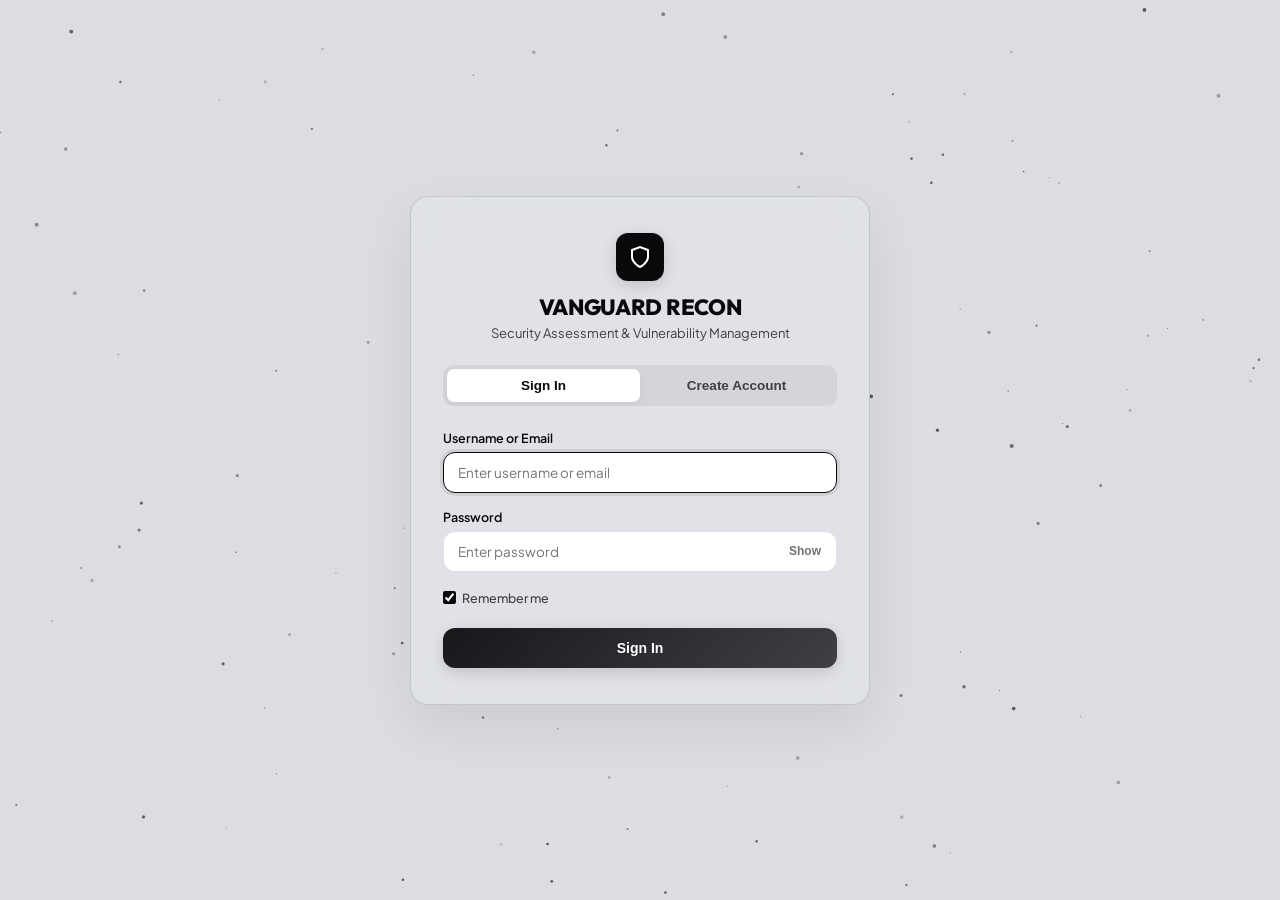
==== public/index.html @ 8bd416b9 "Fix Vercel root routing: add public static directory and serverless fallback handlers" ====
<!DOCTYPE html>
<html lang="en">
<head>
    <meta charset="UTF-8">
    <meta name="viewport" content="width=device-width, initial-scale=1.0">
    <title>Vanguard Recon — Security Dashboard</title>
    <meta name="description" content="Attack surface reconnaissance dashboard, OWASP security auditor, and vulnerability management platform.">
    <link rel="stylesheet" href="styles.css">
    <link rel="preconnect" href="https://fonts.googleapis.com">
    <link rel="preconnect" href="https://fonts.gstatic.com" crossorigin>
    <link href="https://fonts.googleapis.com/css2?family=JetBrains+Mono:wght@400;500;600;700&family=Plus+Jakarta+Sans:wght@400;500;600;700;800&family=Outfit:wght@500;600;700;800&display=swap" rel="stylesheet">
</head>
<body>
    <canvas id="bgCanvas"></canvas>

    <div id="toastNotification" class="toast-card">
        <span id="toastIcon">✓</span>
        <span id="toastMsg">Action completed successfully</span>
    </div>

    <!-- Navigation Bar -->
    <nav class="navbar">
        <div class="nav-left">
            <div class="brand">
                <div class="brand-icon-wrapper">
                    <div class="brand-icon">
                        <svg viewBox="0 0 24 24">
                            <path d="M12 22s8-4 8-10V5l-8-3-8 3v7c0 6 8 10 8 10z"/>
                        </svg>
                    </div>
                </div>
                <div class="brand-text">
                    <span class="brand-title">VANGUARD RECON</span>
                    <span class="brand-subtitle">Security Assessment Suite</span>
                </div>
            </div>
            
            <div class="nav-links">
                <a href="index.html" class="nav-link active">Dashboard</a>
                <a href="attack.html" class="nav-link">Scanner</a>
                <a href="profile.html" class="nav-link">Profile</a>
                <a href="history.html" class="nav-link">History</a>
            </div>
        </div>

        <div class="nav-right" id="navRightSection">
            <div class="status-badge">
                <span class="pulse-dot"></span>
                <span>Operational</span>
            </div>
        </div>
    </nav>

    <!-- Main Container -->
    <div class="container">
        <!-- Hero Launchpad Card -->
        <div class="hero-card">
            <div class="hero-title-row">
                <h1 class="hero-title">
                    Security Posture Dashboard
                </h1>
                <a href="attack.html" class="btn-primary" style="font-size:13.5px; padding:10px 20px; text-decoration:none;">
                    Open Scanner &rarr;
                </a>
            </div>
            <p class="hero-subtitle">
                Monitor security posture metrics, run automated vulnerability assessments, and inspect audit reports.
            </p>
        </div>

        <!-- Metric Stat Cards Row -->
        <div class="stats-grid">
            <div class="stat-card">
                <div class="stat-icon">
                    <svg width="24" height="24" viewBox="0 0 24 24" fill="none" stroke="currentColor" stroke-width="2">
                        <path d="M12 22s8-4 8-10V5l-8-3-8 3v7c0 6 8 10 8 10z"/>
                    </svg>
                </div>
                <div class="stat-content">
                    <div id="statScore" class="stat-value">100 / 100</div>
                    <div class="stat-label">Last Target Score</div>
                </div>
            </div>

            <div class="stat-card">
                <div class="stat-icon" style="background:rgba(56,189,248,0.1); border-color:rgba(56,189,248,0.2); color:var(--accent-blue);">
                    <svg width="24" height="24" viewBox="0 0 24 24" fill="none" stroke="currentColor" stroke-width="2">
                        <rect x="2" y="2" width="20" height="8" rx="2" ry="2"/>
                        <rect x="2" y="14" width="20" height="8" rx="2" ry="2"/>
                        <line x1="6" y1="6" x2="6.01" y2="6"/>
                        <line x1="6" y1="18" x2="6.01" y2="18"/>
                    </svg>
                </div>
                <div class="stat-content">
                    <div id="statPorts" class="stat-value">0</div>
                    <div class="stat-label">Open Ports Discovered</div>
                </div>
            </div>

            <div class="stat-card">
                <div class="stat-icon" style="background:rgba(255,127,80,0.1); border-color:rgba(255,127,80,0.2); color:var(--sev-high);">
                    <svg width="24" height="24" viewBox="0 0 24 24" fill="none" stroke="currentColor" stroke-width="2">
                        <path d="M10.29 3.86L1.82 18a2 2 0 0 0 1.71 3h16.94a2 2 0 0 0 1.71-3L13.71 3.86a2 2 0 0 0-3.42 0z"/>
                        <line x1="12" y1="9" x2="12" y2="13"/>
                        <line x1="12" y1="17" x2="12.01" y2="17"/>
                    </svg>
                </div>
                <div class="stat-content">
                    <div id="statVulns" class="stat-value">0</div>
                    <div class="stat-label">Vulnerability Findings</div>
                </div>
            </div>

            <div class="stat-card">
                <div class="stat-icon" style="background:rgba(46,213,115,0.1); border-color:rgba(46,213,115,0.2); color:var(--sev-safe);">
                    <svg width="24" height="24" viewBox="0 0 24 24" fill="none" stroke="currentColor" stroke-width="2">
                        <rect x="3" y="11" width="18" height="11" rx="2" ry="2"/>
                        <path d="M7 11V7a5 5 0 0 1 10 0v4"/>
                    </svg>
                </div>
                <div class="stat-content">
                    <div id="statSsl" class="stat-value">TLSv1.3</div>
                    <div class="stat-label">SSL / TLS Protocol</div>
                </div>
            </div>
        </div>

        <!-- Core Navigation Modules Grid -->
        <div style="display:grid; grid-template-columns: repeat(3, 1fr); gap:24px; margin-bottom:32px;">
            <div class="card" style="margin-bottom:0;">
                <div class="card-header">
                    <span class="card-title">Scanner</span>
                </div>
                <p style="font-size:13.5px; color:var(--text-secondary); line-height:1.6; margin-bottom:18px;">
                    Execute multi-threaded TCP port scans, HTTP header audits, subdomain discovery, and CVE mapping on target hosts.
                </p>
                <a href="attack.html" class="btn-secondary" style="width:100%; justify-content:center;">Open Scanner &rarr;</a>
            </div>

            <div class="card" style="margin-bottom:0;">
                <div class="card-header">
                    <span class="card-title">Profile</span>
                </div>
                <p style="font-size:13.5px; color:var(--text-secondary); line-height:1.6; margin-bottom:18px;">
                    Manage user credentials, organization settings, role assignment, and security settings.
                </p>
                <a href="profile.html" class="btn-secondary" style="width:100%; justify-content:center;">View Profile &rarr;</a>
            </div>

            <div class="card" style="margin-bottom:0;">
                <div class="card-header">
                    <span class="card-title">Scan History</span>
                </div>
                <p style="font-size:13.5px; color:var(--text-secondary); line-height:1.6; margin-bottom:18px;">
                    Review previously audited targets and access comprehensive security assessment reports.
                </p>
                <a href="history.html" class="btn-secondary" style="width:100%; justify-content:center;">View History &rarr;</a>
            </div>
        </div>
    </div>

    <script src="auth.js"></script>
    <script src="app.js"></script>
</body>
</html>
---- public/styles.css ----
@import url('https://fonts.googleapis.com/css2?family=JetBrains+Mono:wght@400;500;600;700;800&family=Plus+Jakarta+Sans:wght@400;500;600;700;800;900&family=Outfit:wght@500;600;700;800;900&display=swap');

:root {
    --bg-main: #dcdde2;
    --bg-card: rgba(224, 226, 232, 0.92);
    --bg-card-hover: rgba(230, 232, 238, 0.98);
    --bg-elevated: #d2d4da;
    --border-subtle: rgba(0, 0, 0, 0.12);
    --border-cyan: rgba(24, 24, 27, 0.25);
    --border-glow: rgba(24, 24, 27, 0.4);
    
    --text-primary: #09090b;
    --text-secondary: #3f3f46;
    --text-muted: #71717a;
    
    --accent-cyan: #18181b;
    --accent-blue: #27272a;
    --accent-indigo: #3f3f46;
    --accent-violet: #52525b;
    
    --sev-critical: #dc2626;
    --sev-critical-bg: rgba(220, 38, 38, 0.1);
    --sev-high: #ea580c;
    --sev-high-bg: rgba(234, 88, 12, 0.1);
    --sev-medium: #ca8a04;
    --sev-medium-bg: rgba(202, 138, 4, 0.1);
    --sev-low: #2563eb;
    --sev-low-bg: rgba(37, 99, 235, 0.1);
    --sev-safe: #16a34a;
    --sev-safe-bg: rgba(22, 163, 74, 0.1);

    --radius-lg: 18px;
    --radius-md: 12px;
    --radius-sm: 8px;
    
    --transition-smooth: all 0.3s cubic-bezier(0.16, 1, 0.3, 1);
}

* {
    box-sizing: border-box;
    margin: 0;
    padding: 0;
}

body {
    font-family: 'Plus Jakarta Sans', -apple-system, BlinkMacSystemFont, sans-serif;
    background-color: var(--bg-main);
    color: var(--text-primary);
    min-height: 100vh;
    overflow-x: hidden;
    position: relative;
    -webkit-font-smoothing: antialiased;
}

#bgCanvas {
    position: fixed;
    top: 0;
    left: 0;
    width: 100vw;
    height: 100vh;
    z-index: 0;
    pointer-events: none;
}

.mono {
    font-family: 'JetBrains Mono', monospace;
}

/* Toast Notifications */
.toast-card {
    position: fixed;
    bottom: 30px;
    right: 30px;
    background: #09090b;
    border: 1px solid var(--accent-cyan);
    color: #fff;
    padding: 12px 22px;
    border-radius: var(--radius-md);
    box-shadow: 0 12px 40px rgba(0, 0, 0, 0.2);
    backdrop-filter: blur(16px);
    display: flex;
    align-items: center;
    gap: 12px;
    font-size: 13.5px;
    font-weight: 600;
    z-index: 9999;
    opacity: 0;
    transform: translateY(20px);
    transition: var(--transition-smooth);
    pointer-events: none;
}

.toast-card.show {
    opacity: 1;
    transform: translateY(0);
}

/* Node Inspection Popover Modal */
.node-modal {
    position: fixed;
    top: 50%;
    left: 50%;
    transform: translate(-50%, -50%) scale(0.9);
    width: 380px;
    background: var(--bg-card);
    border: 1px solid var(--accent-cyan);
    box-shadow: 0 20px 60px rgba(0, 0, 0, 0.15);
    border-radius: var(--radius-md);
    padding: 20px;
    z-index: 10000;
    backdrop-filter: blur(20px);
    opacity: 0;
    pointer-events: none;
    transition: var(--transition-smooth);
}

.node-modal.show {
    opacity: 1;
    pointer-events: auto;
    transform: translate(-50%, -50%) scale(1);
}

.node-modal-header {
    display: flex;
    justify-content: space-between;
    align-items: center;
    margin-bottom: 14px;
    padding-bottom: 10px;
    border-bottom: 1px solid var(--border-subtle);
    color: var(--accent-cyan);
    font-size: 14px;
    font-weight: 700;
}

.close-modal-btn {
    background: transparent;
    border: none;
    color: var(--text-muted);
    font-size: 16px;
    cursor: pointer;
    transition: var(--transition-smooth);
}
.close-modal-btn:hover { color: #000; }

.node-modal-body { font-size: 13px; color: var(--text-secondary); line-height: 1.6; }

/* Navbar */
.navbar {
    display: flex;
    justify-content: space-between;
    align-items: center;
    padding: 14px 32px;
    background: rgba(218, 220, 226, 0.88);
    backdrop-filter: blur(24px);
    -webkit-backdrop-filter: blur(24px);
    border-bottom: 1px solid var(--border-subtle);
    position: sticky;
    top: 0;
    z-index: 100;
    box-shadow: 0 4px 20px rgba(0, 0, 0, 0.05);
    gap: 20px;
}

.nav-left {
    display: flex;
    align-items: center;
    gap: 20px;
    flex-shrink: 0;
}

.nav-right {
    display: flex;
    align-items: center;
    gap: 12px;
    margin-left: auto;
    flex-shrink: 0;
}

.nav-links {
    display: flex;
    align-items: center;
    gap: 8px;
    margin-left: 10px;
}

.nav-link {
    color: var(--text-secondary);
    text-decoration: none;
    font-size: 13px;
    font-weight: 600;
    padding: 8px 16px;
    border-radius: var(--radius-sm);
    transition: var(--transition-smooth);
    display: inline-flex;
    align-items: center;
    gap: 6px;
}

.nav-link:hover {
    color: var(--text-primary);
    background: rgba(0, 0, 0, 0.06);
}

.nav-link.active {
    color: #ffffff;
    background: #18181b;
    box-shadow: 0 4px 12px rgba(0, 0, 0, 0.15);
}

.brand {
    display: flex;
    align-items: center;
    gap: 14px;
    font-size: 18px;
    font-weight: 800;
    color: var(--text-primary);
}

.brand-icon-wrapper {
    position: relative;
    width: 40px;
    height: 40px;
}

.brand-icon {
    width: 100%;
    height: 100%;
    background: linear-gradient(135deg, #18181b, #3f3f46);
    border-radius: 10px;
    display: flex;
    align-items: center;
    justify-content: center;
    color: #fff;
    box-shadow: 0 4px 15px rgba(0, 0, 0, 0.15);
}

.brand-icon svg {
    width: 22px;
    height: 22px;
    fill: none;
    stroke: #ffffff;
    stroke-width: 2.2;
}

.brand-text { display: flex; flex-direction: column; }
.brand-title {
    font-size: 17.5px;
    font-weight: 800;
    line-height: 1.2;
    font-family: 'Outfit', sans-serif;
    color: #09090b;
}

.brand-subtitle {
    font-size: 10.5px;
    font-weight: 700;
    color: var(--accent-cyan);
    letter-spacing: 1.2px;
}

.hud-clock {
    background: rgba(0, 0, 0, 0.05);
    border: 1px solid var(--border-subtle);
    color: var(--text-primary);
    padding: 6px 12px;
    border-radius: 20px;
    font-size: 12px;
    font-weight: 600;
}

.hud-btn {
    background: rgba(0, 0, 0, 0.05);
    border: 1px solid var(--border-subtle);
    color: var(--text-secondary);
    padding: 6px 12px;
    border-radius: 20px;
    font-size: 12px;
    font-weight: 600;
    cursor: pointer;
    display: inline-flex;
    align-items: center;
    gap: 6px;
    transition: var(--transition-smooth);
}
.hud-btn:hover {
    background: rgba(0, 0, 0, 0.08);
    border-color: var(--border-cyan);
    color: #000;
}

.status-badge {
    display: flex;
    align-items: center;
    gap: 8px;
    padding: 6px 14px;
    background: rgba(22, 163, 74, 0.08);
    border: 1px solid rgba(22, 163, 74, 0.3);
    border-radius: 20px;
    font-size: 12px;
    color: var(--sev-safe);
    font-weight: 600;
}

.pulse-dot {
    width: 8px;
    height: 8px;
    background-color: var(--sev-safe);
    border-radius: 50%;
    position: relative;
}

.pulse-dot::after {
    content: '';
    position: absolute;
    top: -3px; left: -3px; right: -3px; bottom: -3px;
    border-radius: 50%;
    border: 2px solid var(--sev-safe);
    animation: ripple 2s infinite ease-out;
}

@keyframes ripple {
    0% { transform: scale(0.8); opacity: 1; }
    100% { transform: scale(2.2); opacity: 0; }
}

.btn-secondary {
    background: rgba(0, 0, 0, 0.05);
    border: 1px solid var(--border-subtle);
    color: var(--text-primary);
    padding: 8px 14px;
    border-radius: var(--radius-sm);
    font-size: 12.5px;
    font-weight: 600;
    cursor: pointer;
    display: inline-flex;
    align-items: center;
    gap: 6px;
    transition: var(--transition-smooth);
}

.btn-secondary:hover {
    background: rgba(0, 0, 0, 0.08);
    border-color: var(--border-cyan);
    color: #000;
}

.btn-accent {
    background: linear-gradient(135deg, #18181b, #3f3f46);
    color: #ffffff;
    border: none;
    padding: 8px 18px;
    border-radius: var(--radius-sm);
    font-size: 12.5px;
    font-weight: 800;
    cursor: pointer;
    display: inline-flex;
    align-items: center;
    gap: 6px;
    box-shadow: 0 4px 15px rgba(0, 0, 0, 0.15);
    transition: var(--transition-smooth);
}

.btn-accent:hover {
    transform: translateY(-1px);
    box-shadow: 0 6px 20px rgba(0, 0, 0, 0.25);
}

/* Layout Container */
.container {
    max-width: 1440px;
    margin: 0 auto;
    padding: 32px 32px 64px;
    position: relative;
    z-index: 1;
}

/* Hero & Search Card */
.hero-card {
    background: var(--bg-card);
    border: 1px solid var(--border-subtle);
    border-radius: var(--radius-lg);
    padding: 36px 40px;
    margin-bottom: 32px;
    backdrop-filter: blur(18px);
    box-shadow: 0 10px 30px rgba(0, 0, 0, 0.05);
}

.hero-title-row {
    display: flex;
    justify-content: space-between;
    align-items: center;
    margin-bottom: 12px;
}

.hero-title {
    font-size: 27px;
    font-weight: 800;
    font-family: 'Outfit', sans-serif;
    letter-spacing: -0.5px;
    color: #09090b;
}

.scan-profile-selector {
    display: flex;
    background: rgba(0, 0, 0, 0.05);
    border: 1px solid var(--border-subtle);
    padding: 4px;
    border-radius: var(--radius-sm);
    gap: 4px;
}

.profile-btn {
    background: transparent;
    border: none;
    color: var(--text-muted);
    padding: 6px 14px;
    border-radius: 6px;
    font-size: 12.5px;
    font-weight: 600;
    cursor: pointer;
    transition: var(--transition-smooth);
}

.profile-btn.active {
    background: #18181b;
    color: #fff;
    border: 1px solid #18181b;
}

.hero-subtitle {
    color: var(--text-secondary);
    font-size: 14.5px;
    line-height: 1.6;
    max-width: 840px;
    margin-bottom: 28px;
}

/* Scan Input */
.input-wrapper { display: flex; gap: 14px; }
.input-container { flex: 1; position: relative; display: flex; align-items: center; }
.input-icon { position: absolute; left: 18px; color: var(--text-muted); }

.scan-input {
    width: 100%;
    background: var(--bg-elevated);
    border: 1px solid var(--border-subtle);
    border-radius: var(--radius-md);
    padding: 16px 20px 16px 50px;
    color: #09090b;
    font-size: 15px;
    outline: none;
    transition: var(--transition-smooth);
}

.scan-input:focus {
    border-color: var(--accent-cyan);
    box-shadow: 0 0 20px rgba(0, 0, 0, 0.08);
}

.btn-primary {
    background: linear-gradient(135deg, #18181b 0%, #3f3f46 100%);
    color: #ffffff;
    border: none;
    border-radius: var(--radius-md);
    padding: 16px 36px;
    font-size: 15px;
    font-weight: 800;
    cursor: pointer;
    display: flex;
    align-items: center;
    gap: 10px;
    transition: var(--transition-smooth);
    box-shadow: 0 4px 15px rgba(0, 0, 0, 0.15);
    white-space: nowrap;
}

.btn-primary:hover {
    transform: translateY(-2px);
    box-shadow: 0 8px 25px rgba(0, 0, 0, 0.25);
}

.quick-targets {
    display: flex;
    align-items: center;
    gap: 10px;
    margin-top: 20px;
    font-size: 13px;
    color: var(--text-muted);
}

.target-chip {
    background: rgba(0, 0, 0, 0.04);
    border: 1px solid var(--border-subtle);
    color: var(--text-secondary);
    padding: 6px 14px;
    border-radius: 20px;
    cursor: pointer;
    font-size: 12.5px;
    transition: var(--transition-smooth);
}

.target-chip:hover {
    background: #18181b;
    border-color: #18181b;
    color: #fff;
    transform: translateY(-1px);
}

.progress-card {
    margin-top: 24px;
    background: var(--bg-card);
    border: 1px solid var(--border-subtle);
    border-radius: var(--radius-md);
    padding: 18px 24px;
}

.progress-track {
    height: 8px;
    background: rgba(0, 0, 0, 0.08);
    border-radius: 4px;
    overflow: hidden;
}

.progress-fill {
    height: 100%;
    width: 0%;
    background: linear-gradient(90deg, #18181b, #52525b, #a1a1aa);
    border-radius: 4px;
    transition: width 0.4s cubic-bezier(0.4, 0, 0.2, 1);
}

.progress-info {
    display: flex;
    justify-content: space-between;
    align-items: center;
    margin-top: 12px;
    font-size: 13px;
    color: var(--text-secondary);
}

/* Stats Cards Bar */
.stats-grid {
    display: grid;
    grid-template-columns: repeat(4, 1fr);
    gap: 20px;
    margin-bottom: 32px;
}

.stat-card {
    background: var(--bg-card);
    border: 1px solid var(--border-subtle);
    border-radius: var(--radius-md);
    padding: 20px 24px;
    display: flex;
    align-items: center;
    gap: 16px;
    backdrop-filter: blur(14px);
    transition: var(--transition-smooth);
    box-shadow: 0 4px 20px rgba(0, 0, 0, 0.03);
}

.stat-card:hover {
    border-color: var(--border-cyan);
    transform: translateY(-2px);
    box-shadow: 0 10px 30px rgba(0, 0, 0, 0.08);
}

.stat-icon {
    width: 48px;
    height: 48px;
    border-radius: 12px;
    background: rgba(0, 0, 0, 0.05);
    border: 1px solid rgba(0, 0, 0, 0.08);
    display: flex;
    align-items: center;
    justify-content: center;
    color: var(--accent-cyan);
    font-size: 20px;
    flex-shrink: 0;
}

.stat-content { display: flex; flex-direction: column; }
.stat-value { font-size: 24px; font-weight: 800; color: #09090b; line-height: 1.1; font-family: 'Outfit', sans-serif; }
.stat-label { font-size: 12.5px; color: var(--text-muted); font-weight: 500; margin-top: 4px; }

/* Dashboard Grid */
.dashboard-grid {
    display: grid;
    grid-template-columns: 360px 1fr;
    gap: 28px;
}

.card {
    background: var(--bg-card);
    border: 1px solid var(--border-subtle);
    border-radius: var(--radius-lg);
    padding: 24px;
    margin-bottom: 28px;
    backdrop-filter: blur(16px);
    box-shadow: 0 8px 25px rgba(0, 0, 0, 0.04);
    transition: var(--transition-smooth);
}

.card:hover { border-color: var(--border-cyan); }

.card-header {
    display: flex;
    justify-content: space-between;
    align-items: center;
    margin-bottom: 20px;
    padding-bottom: 12px;
    border-bottom: 1px solid var(--border-subtle);
}

.card-title {
    font-size: 15px;
    font-weight: 700;
    color: var(--text-primary);
    display: flex;
    align-items: center;
    gap: 10px;
    font-family: 'Outfit', sans-serif;
}

.card-title svg { width: 18px; height: 18px; color: var(--accent-cyan); }

/* Gauge */
.gauge-container {
    position: relative;
    width: 170px;
    height: 170px;
    margin: 16px auto 20px;
}

.gauge-svg { transform: rotate(-90deg); width: 100%; height: 100%; }
.gauge-bg { fill: none; stroke: rgba(0, 0, 0, 0.08); stroke-width: 12; }
.gauge-fill {
    fill: none;
    stroke: #18181b;
    stroke-width: 12;
    stroke-dasharray: 440;
    stroke-dashoffset: 440;
    stroke-linecap: round;
    transition: stroke-dashoffset 1.8s cubic-bezier(0.16, 1, 0.3, 1);
}

.gauge-center {
    position: absolute;
    top: 50%; left: 50%;
    transform: translate(-50%, -50%);
    text-align: center;
}

.gauge-grade {
    font-size: 44px;
    font-weight: 900;
    line-height: 1;
    font-family: 'Outfit', sans-serif;
    color: #09090b;
}

.gauge-score { font-size: 13px; font-weight: 700; color: var(--text-secondary); margin-top: 4px; }

.info-list { list-style: none; display: flex; flex-direction: column; gap: 12px; }
.info-item {
    display: flex;
    justify-content: space-between;
    align-items: center;
    padding: 10px 14px;
    background: rgba(0, 0, 0, 0.03);
    border-radius: var(--radius-sm);
    border: 1px solid var(--border-subtle);
    font-size: 13px;
}
.info-label { color: var(--text-muted); font-weight: 500; }
.info-val { color: var(--text-primary); font-weight: 600; }

.terminal-card {
    background: #09090b;
    border: 1px solid var(--border-subtle);
    border-radius: var(--radius-md);
    padding: 16px;
    font-family: 'JetBrains Mono', monospace;
    font-size: 12px;
    color: #f4f4f5;
    height: 160px;
    overflow-y: auto;
}

.terminal-line { margin-bottom: 6px; line-height: 1.5; }
.terminal-time { color: #71717a; }
.terminal-prefix { color: #a1a1aa; font-weight: 700; }

.topology-box {
    background: var(--bg-elevated);
    border-radius: var(--radius-md);
    padding: 16px;
    border: 1px solid var(--border-subtle);
    box-shadow: inset 0 2px 8px rgba(0,0,0,0.03);
}

#topologyCanvas { width: 100%; height: 260px; display: block; cursor: pointer; }

.subdomains-grid { display: flex; flex-wrap: wrap; gap: 10px; }
.subdomain-tag {
    background: rgba(0, 0, 0, 0.04);
    border: 1px solid var(--border-subtle);
    color: var(--text-primary);
    padding: 8px 16px;
    border-radius: var(--radius-sm);
    font-size: 12.5px;
    font-family: 'JetBrains Mono', monospace;
    transition: var(--transition-smooth);
}
.subdomain-tag:hover {
    background: #18181b;
    color: #ffffff;
    transform: translateY(-1px);
}

.ports-grid {
    display: grid;
    grid-template-columns: repeat(auto-fill, minmax(210px, 1fr));
    gap: 14px;
}

.port-card {
    background: var(--bg-card);
    border: 1px solid var(--border-subtle);
    border-radius: var(--radius-md);
    padding: 16px;
    display: flex;
    flex-direction: column;
    gap: 8px;
    transition: var(--transition-smooth);
}
.port-card:hover {
    border-color: var(--accent-cyan);
    transform: translateY(-2px);
    box-shadow: 0 6px 20px rgba(0, 0, 0, 0.06);
}

.port-header { display: flex; justify-content: space-between; align-items: center; }
.port-num { font-family: 'JetBrains Mono', monospace; font-size: 18px; font-weight: 700; color: #09090b; }
.port-status-badge { background: var(--sev-safe-bg); color: var(--sev-safe); font-size: 11px; font-weight: 700; padding: 3px 10px; border-radius: 12px; }
.port-service { font-size: 13.5px; font-weight: 600; color: var(--text-primary); }

.filter-pills { display: flex; gap: 6px; }
.filter-pill {
    background: rgba(0, 0, 0, 0.04);
    border: 1px solid var(--border-subtle);
    color: var(--text-muted);
    font-size: 11.5px;
    font-weight: 600;
    padding: 4px 10px;
    border-radius: 12px;
    cursor: pointer;
    transition: var(--transition-smooth);
}

.filter-pill.active {
    background: #18181b;
    border-color: #18181b;
    color: #fff;
}

.vuln-card {
    background: var(--bg-card);
    border: 1px solid var(--border-subtle);
    border-left: 4px solid var(--sev-critical);
    border-radius: var(--radius-md);
    padding: 20px 24px;
    margin-bottom: 16px;
    transition: var(--transition-smooth);
}
.vuln-card:hover {
    border-color: var(--border-cyan);
    transform: translateX(4px);
    box-shadow: 0 6px 20px rgba(0, 0, 0, 0.06);
}

.vuln-card.high { border-left-color: var(--sev-high); }
.vuln-card.medium { border-left-color: var(--sev-medium); }
.vuln-card.low { border-left-color: var(--sev-low); }

.vuln-header { display: flex; justify-content: space-between; align-items: center; margin-bottom: 10px; }
.vuln-title { font-size: 15px; font-weight: 700; color: #09090b; }
.badge-sev { padding: 4px 12px; border-radius: 20px; font-size: 11px; font-weight: 800; text-transform: uppercase; }
.badge-CRITICAL { background: var(--sev-critical-bg); color: var(--sev-critical); border: 1px solid var(--sev-critical); }
.badge-HIGH { background: var(--sev-high-bg); color: var(--sev-high); border: 1px solid var(--sev-high); }
.badge-MEDIUM { background: var(--sev-medium-bg); color: var(--sev-medium); border: 1px solid var(--sev-medium); }
.badge-LOW { background: var(--sev-low-bg); color: var(--sev-low); border: 1px solid var(--sev-low); }

.vuln-desc { font-size: 13.5px; color: var(--text-secondary); line-height: 1.5; margin-bottom: 12px; }
.vuln-remediation {
    font-size: 13px;
    color: #18181b;
    background: rgba(0, 0, 0, 0.04);
    border: 1px solid var(--border-subtle);
    padding: 10px 14px;
    border-radius: var(--radius-sm);
    display: flex;
    align-items: flex-start;
    gap: 8px;
}

.cli-cmd-grid { display: flex; flex-direction: column; gap: 12px; }
.cli-cmd-item { display: flex; flex-direction: column; gap: 6px; }
.cli-cmd-label { font-size: 12px; color: var(--text-muted); font-weight: 600; }
.cli-cmd-box {
    background: #09090b;
    border: 1px solid var(--border-subtle);
    border-radius: var(--radius-sm);
    padding: 10px 14px;
    display: flex;
    justify-content: space-between;
    align-items: center;
}
.cli-cmd-box code { color: #f4f4f5; font-size: 12.5px; overflow-x: auto; }
.copy-cmd-btn {
    background: rgba(255, 255, 255, 0.15);
    border: none;
    color: #fff;
    padding: 4px 10px;
    border-radius: 4px;
    font-size: 11.5px;
    cursor: pointer;
    transition: var(--transition-smooth);
}
.copy-cmd-btn:hover { background: #fff; color: #000; font-weight: bold; }

.tab-row { display: flex; gap: 8px; margin-bottom: 14px; }
.tab-btn {
    background: rgba(0, 0, 0, 0.04);
    border: 1px solid var(--border-subtle);
    color: var(--text-muted);
    padding: 8px 16px;
    border-radius: var(--radius-sm);
    font-size: 13px;
    font-weight: 600;
    cursor: pointer;
    transition: var(--transition-smooth);
}
.tab-btn.active {
    background: #18181b;
    border-color: #18181b;
    color: #fff;
}

.code-box {
    background: #09090b;
    border: 1px solid var(--border-subtle);
    border-radius: var(--radius-md);
    padding: 18px;
}
.code-pre { color: #e4e4e7; font-size: 12.5px; line-height: 1.6; white-space: pre-wrap; word-break: break-all; }

/* Profile & History Styling */
.profile-grid {
    display: grid;
    grid-template-columns: 320px 1fr;
    gap: 28px;
}

.profile-avatar-box {
    text-align: center;
    padding: 32px 20px;
}

.profile-avatar {
    width: 100px;
    height: 100px;
    border-radius: 50%;
    background: linear-gradient(135deg, #18181b, #3f3f46);
    color: #fff;
    font-size: 38px;
    font-weight: 800;
    display: flex;
    align-items: center;
    justify-content: center;
    margin: 0 auto 16px;
    box-shadow: 0 8px 25px rgba(0, 0, 0, 0.15);
}

.history-table {
    width: 100%;
    border-collapse: collapse;
    font-size: 13.5px;
}

.history-table th {
    text-align: left;
    padding: 12px 18px;
    background: rgba(0, 0, 0, 0.05);
    border-bottom: 1px solid var(--border-subtle);
    color: var(--text-primary);
    font-weight: 700;
}

.history-table td {
    padding: 14px 18px;
    border-bottom: 1px solid var(--border-subtle);
    color: var(--text-secondary);
}

.history-row {
    cursor: pointer;
    transition: var(--transition-smooth);
}

.history-row:hover {
    background: rgba(0, 0, 0, 0.04);
}

.report-modal-content {
    background: #ffffff;
    border-radius: var(--radius-lg);
    width: 90%;
    max-width: 1000px;
    max-height: 90vh;
    overflow-y: auto;
    padding: 32px;
    box-shadow: 0 25px 70px rgba(0, 0, 0, 0.3);
    position: fixed;
    top: 50%;
    left: 50%;
    transform: translate(-50%, -50%);
    z-index: 10001;
    display: none;
}

.report-modal-content.show {
    display: block;
}

/* Gemini AI Assistant Styles */
.copilot-chip-btn {
    background: rgba(56, 189, 248, 0.06);
    border: 1px solid rgba(56, 189, 248, 0.2);
    border-radius: 20px;
    padding: 6px 14px;
    font-size: 12px;
    font-weight: 600;
    color: var(--text-primary);
    cursor: pointer;
    transition: var(--transition-smooth);
}

.copilot-chip-btn:hover {
    background: rgba(56, 189, 248, 0.15);
    border-color: var(--accent-blue);
    color: var(--accent-blue);
    transform: translateY(-1px);
}

.copilot-msg {
    padding: 12px 16px;
    border-radius: 10px;
    font-size: 13.5px;
    line-height: 1.6;
    word-break: break-word;
}

.copilot-msg.bot {
    background: rgba(56, 189, 248, 0.08);
    border: 1px solid rgba(56, 189, 248, 0.2);
    color: var(--text-primary);
    align-self: flex-start;
    max-width: 92%;
}

.copilot-msg.user {
    background: rgba(30, 41, 59, 0.08);
    border: 1px solid rgba(30, 41, 59, 0.15);
    color: var(--text-primary);
    align-self: flex-end;
    max-width: 85%;
}

.copilot-msg pre {
    background: #0f172a;
    color: #f8fafc;
    padding: 10px 14px;
    border-radius: 6px;
    overflow-x: auto;
    font-family: 'JetBrains Mono', monospace;
    font-size: 12px;
    margin: 8px 0;
}

/* Authentication & User Session Navbar Controls */
.nav-user-controls {
    display: flex;
    align-items: center;
    gap: 10px;
}

.nav-user-badge {
    display: flex;
    align-items: center;
    gap: 8px;
    background: rgba(0, 0, 0, 0.05);
    border: 1px solid var(--border-subtle);
    padding: 4px 10px 4px 4px;
    border-radius: 30px;
    text-decoration: none;
    color: var(--text-primary);
    transition: var(--transition-smooth);
}

.nav-user-badge:hover {
    background: #fff;
    border-color: #09090b;
    box-shadow: 0 2px 8px rgba(0, 0, 0, 0.06);
}

.user-avatar-mini {
    width: 26px;
    height: 26px;
    border-radius: 50%;
    background: #09090b;
    color: #fff;
    font-size: 11px;
    font-weight: 800;
    display: flex;
    align-items: center;
    justify-content: center;
    font-family: 'Outfit', sans-serif;
}

.user-name-mini {
    font-size: 12.5px;
    font-weight: 700;
}

.user-clearance-tag {
    font-size: 10px;
    font-weight: 800;
    background: rgba(22, 163, 74, 0.12);
    color: var(--sev-safe);
    border: 1px solid rgba(22, 163, 74, 0.3);
    padding: 1px 6px;
    border-radius: 12px;
    font-family: 'JetBrains Mono', monospace;
}

.btn-logout {
    background: rgba(220, 38, 38, 0.06) !important;
    border-color: rgba(220, 38, 38, 0.2) !important;
    color: var(--sev-critical) !important;
}

.btn-logout:hover {
    background: rgba(220, 38, 38, 0.12) !important;
    border-color: var(--sev-critical) !important;
}
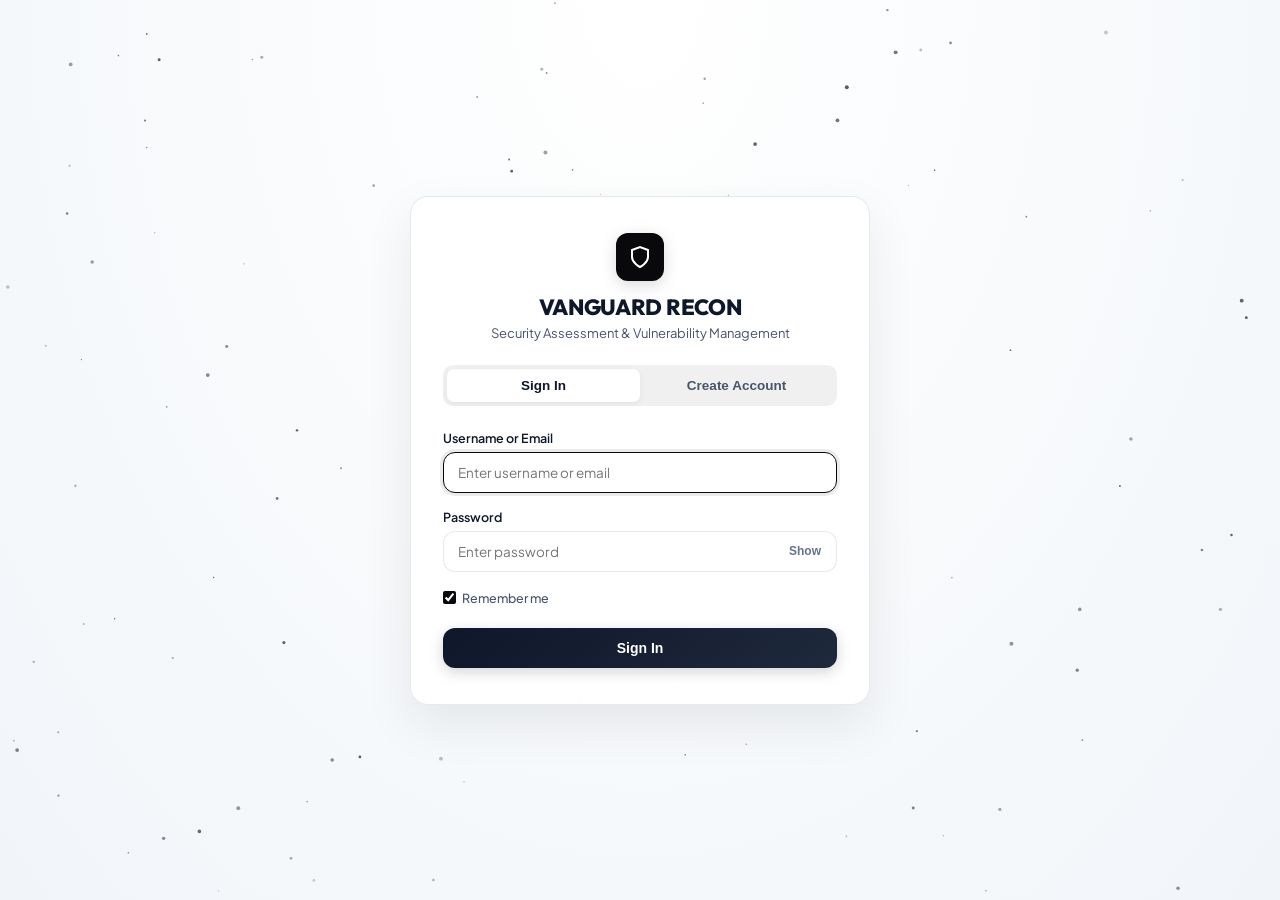
==== commit 2fb67e81: "Refactor UI: clean luminous theme, remove AI assistant card and mock placeholders, bind real dashboa" ====
--- a/public/index.html
+++ b/public/index.html
@@ -77,7 +77,7 @@
                     </svg>
                 </div>
                 <div class="stat-content">
-                    <div id="statScore" class="stat-value">100 / 100</div>
+                    <div id="statScore" class="stat-value">--</div>
                     <div class="stat-label">Last Target Score</div>
                 </div>
             </div>
@@ -92,7 +92,7 @@
                     </svg>
                 </div>
                 <div class="stat-content">
-                    <div id="statPorts" class="stat-value">0</div>
+                    <div id="statPorts" class="stat-value">--</div>
                     <div class="stat-label">Open Ports Discovered</div>
                 </div>
             </div>
@@ -106,7 +106,7 @@
                     </svg>
                 </div>
                 <div class="stat-content">
-                    <div id="statVulns" class="stat-value">0</div>
+                    <div id="statVulns" class="stat-value">--</div>
                     <div class="stat-label">Vulnerability Findings</div>
                 </div>
             </div>
@@ -119,7 +119,7 @@
                     </svg>
                 </div>
                 <div class="stat-content">
-                    <div id="statSsl" class="stat-value">TLSv1.3</div>
+                    <div id="statSsl" class="stat-value">--</div>
                     <div class="stat-label">SSL / TLS Protocol</div>
                 </div>
             </div>
--- a/public/styles.css
+++ b/public/styles.css
@@ -1,33 +1,37 @@
 @import url('https://fonts.googleapis.com/css2?family=JetBrains+Mono:wght@400;500;600;700;800&family=Plus+Jakarta+Sans:wght@400;500;600;700;800;900&family=Outfit:wght@500;600;700;800;900&display=swap');
 
+/* ==========================================================================
+   VANGUARD RECON — LUMINOUS CLEAN WHITE THEME
+   ========================================================================== */
+
 :root {
-    --bg-main: #dcdde2;
-    --bg-card: rgba(224, 226, 232, 0.92);
-    --bg-card-hover: rgba(230, 232, 238, 0.98);
-    --bg-elevated: #d2d4da;
-    --border-subtle: rgba(0, 0, 0, 0.12);
-    --border-cyan: rgba(24, 24, 27, 0.25);
-    --border-glow: rgba(24, 24, 27, 0.4);
+    --bg-main: #f8fafc;
+    --bg-card: rgba(255, 255, 255, 0.96);
+    --bg-card-hover: #ffffff;
+    --bg-elevated: #f1f5f9;
+    --border-subtle: rgba(226, 232, 240, 0.9);
+    --border-cyan: rgba(15, 23, 42, 0.16);
+    --border-glow: rgba(15, 23, 42, 0.06);
     
-    --text-primary: #09090b;
-    --text-secondary: #3f3f46;
-    --text-muted: #71717a;
+    --text-primary: #0f172a;
+    --text-secondary: #475569;
+    --text-muted: #64748b;
     
-    --accent-cyan: #18181b;
-    --accent-blue: #27272a;
-    --accent-indigo: #3f3f46;
-    --accent-violet: #52525b;
+    --accent-cyan: #0f172a;
+    --accent-blue: #1e293b;
+    --accent-indigo: #334155;
+    --accent-violet: #475569;
     
-    --sev-critical: #dc2626;
-    --sev-critical-bg: rgba(220, 38, 38, 0.1);
+    --sev-critical: #ef4444;
+    --sev-critical-bg: rgba(239, 68, 68, 0.08);
     --sev-high: #ea580c;
-    --sev-high-bg: rgba(234, 88, 12, 0.1);
-    --sev-medium: #ca8a04;
-    --sev-medium-bg: rgba(202, 138, 4, 0.1);
+    --sev-high-bg: rgba(234, 88, 12, 0.08);
+    --sev-medium: #d97706;
+    --sev-medium-bg: rgba(217, 119, 6, 0.08);
     --sev-low: #2563eb;
-    --sev-low-bg: rgba(37, 99, 235, 0.1);
-    --sev-safe: #16a34a;
-    --sev-safe-bg: rgba(22, 163, 74, 0.1);
+    --sev-low-bg: rgba(37, 99, 235, 0.08);
+    --sev-safe: #10b981;
+    --sev-safe-bg: rgba(16, 185, 129, 0.08);
 
     --radius-lg: 18px;
     --radius-md: 12px;
@@ -45,6 +49,8 @@
 body {
     font-family: 'Plus Jakarta Sans', -apple-system, BlinkMacSystemFont, sans-serif;
     background-color: var(--bg-main);
+    background-image: radial-gradient(at 50% 0%, #ffffff 0%, #f1f5f9 100%);
+    background-attachment: fixed;
     color: var(--text-primary);
     min-height: 100vh;
     overflow-x: hidden;
@@ -71,12 +77,12 @@
     position: fixed;
     bottom: 30px;
     right: 30px;
-    background: #09090b;
-    border: 1px solid var(--accent-cyan);
-    color: #fff;
+    background: #0f172a;
+    border: 1px solid #1e293b;
+    color: #ffffff;
     padding: 12px 22px;
     border-radius: var(--radius-md);
-    box-shadow: 0 12px 40px rgba(0, 0, 0, 0.2);
+    box-shadow: 0 12px 35px rgba(15, 23, 42, 0.2);
     backdrop-filter: blur(16px);
     display: flex;
     align-items: center;
@@ -102,9 +108,9 @@
     left: 50%;
     transform: translate(-50%, -50%) scale(0.9);
     width: 380px;
-    background: var(--bg-card);
-    border: 1px solid var(--accent-cyan);
-    box-shadow: 0 20px 60px rgba(0, 0, 0, 0.15);
+    background: #ffffff;
+    border: 1px solid var(--border-subtle);
+    box-shadow: 0 20px 60px rgba(15, 23, 42, 0.15);
     border-radius: var(--radius-md);
     padding: 20px;
     z-index: 10000;
@@ -127,7 +133,7 @@
     margin-bottom: 14px;
     padding-bottom: 10px;
     border-bottom: 1px solid var(--border-subtle);
-    color: var(--accent-cyan);
+    color: var(--text-primary);
     font-size: 14px;
     font-weight: 700;
 }
@@ -150,14 +156,14 @@
     justify-content: space-between;
     align-items: center;
     padding: 14px 32px;
-    background: rgba(218, 220, 226, 0.88);
+    background: rgba(255, 255, 255, 0.88);
     backdrop-filter: blur(24px);
     -webkit-backdrop-filter: blur(24px);
     border-bottom: 1px solid var(--border-subtle);
     position: sticky;
     top: 0;
     z-index: 100;
-    box-shadow: 0 4px 20px rgba(0, 0, 0, 0.05);
+    box-shadow: 0 1px 3px rgba(15, 23, 42, 0.04), 0 4px 12px rgba(15, 23, 42, 0.02);
     gap: 20px;
 }
 
@@ -198,13 +204,13 @@
 
 .nav-link:hover {
     color: var(--text-primary);
-    background: rgba(0, 0, 0, 0.06);
+    background: rgba(15, 23, 42, 0.04);
 }
 
 .nav-link.active {
     color: #ffffff;
-    background: #18181b;
-    box-shadow: 0 4px 12px rgba(0, 0, 0, 0.15);
+    background: #0f172a;
+    box-shadow: 0 4px 12px rgba(15, 23, 42, 0.15);
 }
 
 .brand {
@@ -225,13 +231,13 @@
 .brand-icon {
     width: 100%;
     height: 100%;
-    background: linear-gradient(135deg, #18181b, #3f3f46);
+    background: linear-gradient(135deg, #0f172a, #334155);
     border-radius: 10px;
     display: flex;
     align-items: center;
     justify-content: center;
     color: #fff;
-    box-shadow: 0 4px 15px rgba(0, 0, 0, 0.15);
+    box-shadow: 0 4px 14px rgba(15, 23, 42, 0.18);
 }
 
 .brand-icon svg {
@@ -248,28 +254,29 @@
     font-weight: 800;
     line-height: 1.2;
     font-family: 'Outfit', sans-serif;
-    color: #09090b;
+    color: #0f172a;
 }
 
 .brand-subtitle {
     font-size: 10.5px;
     font-weight: 700;
-    color: var(--accent-cyan);
+    color: var(--text-muted);
     letter-spacing: 1.2px;
 }
 
 .hud-clock {
-    background: rgba(0, 0, 0, 0.05);
+    background: #ffffff;
     border: 1px solid var(--border-subtle);
     color: var(--text-primary);
     padding: 6px 12px;
     border-radius: 20px;
     font-size: 12px;
     font-weight: 600;
+    box-shadow: 0 1px 2px rgba(0, 0, 0, 0.03);
 }
 
 .hud-btn {
-    background: rgba(0, 0, 0, 0.05);
+    background: #ffffff;
     border: 1px solid var(--border-subtle);
     color: var(--text-secondary);
     padding: 6px 12px;
@@ -281,11 +288,12 @@
     align-items: center;
     gap: 6px;
     transition: var(--transition-smooth);
+    box-shadow: 0 1px 2px rgba(0, 0, 0, 0.03);
 }
 .hud-btn:hover {
-    background: rgba(0, 0, 0, 0.08);
-    border-color: var(--border-cyan);
-    color: #000;
+    background: #f8fafc;
+    border-color: #cbd5e1;
+    color: #0f172a;
 }
 
 .status-badge {
@@ -293,8 +301,8 @@
     align-items: center;
     gap: 8px;
     padding: 6px 14px;
-    background: rgba(22, 163, 74, 0.08);
-    border: 1px solid rgba(22, 163, 74, 0.3);
+    background: rgba(16, 185, 129, 0.08);
+    border: 1px solid rgba(16, 185, 129, 0.25);
     border-radius: 20px;
     font-size: 12px;
     color: var(--sev-safe);
@@ -324,7 +332,7 @@
 }
 
 .btn-secondary {
-    background: rgba(0, 0, 0, 0.05);
+    background: #ffffff;
     border: 1px solid var(--border-subtle);
     color: var(--text-primary);
     padding: 8px 14px;
@@ -336,16 +344,18 @@
     align-items: center;
     gap: 6px;
     transition: var(--transition-smooth);
+    box-shadow: 0 1px 2px rgba(0, 0, 0, 0.04);
 }
 
 .btn-secondary:hover {
-    background: rgba(0, 0, 0, 0.08);
-    border-color: var(--border-cyan);
-    color: #000;
+    background: #f8fafc;
+    border-color: #cbd5e1;
+    color: #0f172a;
+    box-shadow: 0 2px 6px rgba(0, 0, 0, 0.06);
 }
 
 .btn-accent {
-    background: linear-gradient(135deg, #18181b, #3f3f46);
+    background: linear-gradient(135deg, #0f172a, #334155);
     color: #ffffff;
     border: none;
     padding: 8px 18px;
@@ -356,13 +366,13 @@
     display: inline-flex;
     align-items: center;
     gap: 6px;
-    box-shadow: 0 4px 15px rgba(0, 0, 0, 0.15);
+    box-shadow: 0 4px 14px rgba(15, 23, 42, 0.15);
     transition: var(--transition-smooth);
 }
 
 .btn-accent:hover {
     transform: translateY(-1px);
-    box-shadow: 0 6px 20px rgba(0, 0, 0, 0.25);
+    box-shadow: 0 6px 20px rgba(15, 23, 42, 0.22);
 }
 
 /* Layout Container */
@@ -382,7 +392,7 @@
     padding: 36px 40px;
     margin-bottom: 32px;
     backdrop-filter: blur(18px);
-    box-shadow: 0 10px 30px rgba(0, 0, 0, 0.05);
+    box-shadow: 0 10px 30px -4px rgba(15, 23, 42, 0.06), 0 2px 6px -1px rgba(15, 23, 42, 0.02);
 }
 
 .hero-title-row {
@@ -397,12 +407,12 @@
     font-weight: 800;
     font-family: 'Outfit', sans-serif;
     letter-spacing: -0.5px;
-    color: #09090b;
+    color: #0f172a;
 }
 
 .scan-profile-selector {
     display: flex;
-    background: rgba(0, 0, 0, 0.05);
+    background: #f1f5f9;
     border: 1px solid var(--border-subtle);
     padding: 4px;
     border-radius: var(--radius-sm);
@@ -422,9 +432,9 @@
 }
 
 .profile-btn.active {
-    background: #18181b;
-    color: #fff;
-    border: 1px solid #18181b;
+    background: #0f172a;
+    color: #ffffff;
+    box-shadow: 0 2px 6px rgba(15, 23, 42, 0.15);
 }
 
 .hero-subtitle {
@@ -442,23 +452,24 @@
 
 .scan-input {
     width: 100%;
-    background: var(--bg-elevated);
-    border: 1px solid var(--border-subtle);
+    background: #ffffff;
+    border: 1.5px solid var(--border-subtle);
     border-radius: var(--radius-md);
     padding: 16px 20px 16px 50px;
-    color: #09090b;
+    color: #0f172a;
     font-size: 15px;
     outline: none;
     transition: var(--transition-smooth);
+    box-shadow: 0 1px 3px rgba(15, 23, 42, 0.04);
 }
 
 .scan-input:focus {
-    border-color: var(--accent-cyan);
-    box-shadow: 0 0 20px rgba(0, 0, 0, 0.08);
+    border-color: #0f172a;
+    box-shadow: 0 0 0 3px rgba(15, 23, 42, 0.08);
 }
 
 .btn-primary {
-    background: linear-gradient(135deg, #18181b 0%, #3f3f46 100%);
+    background: linear-gradient(135deg, #0f172a 0%, #1e293b 100%);
     color: #ffffff;
     border: none;
     border-radius: var(--radius-md);
@@ -470,13 +481,14 @@
     align-items: center;
     gap: 10px;
     transition: var(--transition-smooth);
-    box-shadow: 0 4px 15px rgba(0, 0, 0, 0.15);
+    box-shadow: 0 4px 14px rgba(15, 23, 42, 0.18);
     white-space: nowrap;
 }
 
 .btn-primary:hover {
     transform: translateY(-2px);
-    box-shadow: 0 8px 25px rgba(0, 0, 0, 0.25);
+    background: #020617;
+    box-shadow: 0 8px 24px rgba(15, 23, 42, 0.25);
 }
 
 .quick-targets {
@@ -489,7 +501,7 @@
 }
 
 .target-chip {
-    background: rgba(0, 0, 0, 0.04);
+    background: #ffffff;
     border: 1px solid var(--border-subtle);
     color: var(--text-secondary);
     padding: 6px 14px;
@@ -497,13 +509,15 @@
     cursor: pointer;
     font-size: 12.5px;
     transition: var(--transition-smooth);
+    box-shadow: 0 1px 2px rgba(0, 0, 0, 0.03);
 }
 
 .target-chip:hover {
-    background: #18181b;
-    border-color: #18181b;
+    background: #0f172a;
+    border-color: #0f172a;
     color: #fff;
     transform: translateY(-1px);
+    box-shadow: 0 4px 10px rgba(15, 23, 42, 0.15);
 }
 
 .progress-card {
@@ -512,11 +526,12 @@
     border: 1px solid var(--border-subtle);
     border-radius: var(--radius-md);
     padding: 18px 24px;
+    box-shadow: 0 2px 8px rgba(15, 23, 42, 0.03);
 }
 
 .progress-track {
     height: 8px;
-    background: rgba(0, 0, 0, 0.08);
+    background: #e2e8f0;
     border-radius: 4px;
     overflow: hidden;
 }
@@ -524,7 +539,7 @@
 .progress-fill {
     height: 100%;
     width: 0%;
-    background: linear-gradient(90deg, #18181b, #52525b, #a1a1aa);
+    background: linear-gradient(90deg, #0f172a, #334155, #64748b);
     border-radius: 4px;
     transition: width 0.4s cubic-bezier(0.4, 0, 0.2, 1);
 }
@@ -556,31 +571,31 @@
     gap: 16px;
     backdrop-filter: blur(14px);
     transition: var(--transition-smooth);
-    box-shadow: 0 4px 20px rgba(0, 0, 0, 0.03);
+    box-shadow: 0 4px 20px rgba(15, 23, 42, 0.04);
 }
 
 .stat-card:hover {
-    border-color: var(--border-cyan);
+    border-color: #cbd5e1;
     transform: translateY(-2px);
-    box-shadow: 0 10px 30px rgba(0, 0, 0, 0.08);
+    box-shadow: 0 10px 28px rgba(15, 23, 42, 0.07);
 }
 
 .stat-icon {
     width: 48px;
     height: 48px;
     border-radius: 12px;
-    background: rgba(0, 0, 0, 0.05);
-    border: 1px solid rgba(0, 0, 0, 0.08);
+    background: #f1f5f9;
+    border: 1px solid rgba(226, 232, 240, 0.8);
     display: flex;
     align-items: center;
     justify-content: center;
-    color: var(--accent-cyan);
+    color: #0f172a;
     font-size: 20px;
     flex-shrink: 0;
 }
 
 .stat-content { display: flex; flex-direction: column; }
-.stat-value { font-size: 24px; font-weight: 800; color: #09090b; line-height: 1.1; font-family: 'Outfit', sans-serif; }
+.stat-value { font-size: 24px; font-weight: 800; color: #0f172a; line-height: 1.1; font-family: 'Outfit', sans-serif; }
 .stat-label { font-size: 12.5px; color: var(--text-muted); font-weight: 500; margin-top: 4px; }
 
 /* Dashboard Grid */
@@ -597,11 +612,14 @@
     padding: 24px;
     margin-bottom: 28px;
     backdrop-filter: blur(16px);
-    box-shadow: 0 8px 25px rgba(0, 0, 0, 0.04);
-    transition: var(--transition-smooth);
-}
-
-.card:hover { border-color: var(--border-cyan); }
+    box-shadow: 0 4px 20px -2px rgba(15, 23, 42, 0.05), 0 2px 6px -1px rgba(15, 23, 42, 0.02);
+    transition: var(--transition-smooth);
+}
+
+.card:hover {
+    border-color: #cbd5e1;
+    box-shadow: 0 12px 30px -4px rgba(15, 23, 42, 0.08), 0 4px 12px -2px rgba(15, 23, 42, 0.03);
+}
 
 .card-header {
     display: flex;
@@ -622,7 +640,7 @@
     font-family: 'Outfit', sans-serif;
 }
 
-.card-title svg { width: 18px; height: 18px; color: var(--accent-cyan); }
+.card-title svg { width: 18px; height: 18px; color: #0f172a; }
 
 /* Gauge */
 .gauge-container {
@@ -633,10 +651,10 @@
 }
 
 .gauge-svg { transform: rotate(-90deg); width: 100%; height: 100%; }
-.gauge-bg { fill: none; stroke: rgba(0, 0, 0, 0.08); stroke-width: 12; }
+.gauge-bg { fill: none; stroke: #f1f5f9; stroke-width: 12; }
 .gauge-fill {
     fill: none;
-    stroke: #18181b;
+    stroke: #0f172a;
     stroke-width: 12;
     stroke-dasharray: 440;
     stroke-dashoffset: 440;
@@ -656,7 +674,7 @@
     font-weight: 900;
     line-height: 1;
     font-family: 'Outfit', sans-serif;
-    color: #09090b;
+    color: #0f172a;
 }
 
 .gauge-score { font-size: 13px; font-weight: 700; color: var(--text-secondary); margin-top: 4px; }
@@ -667,7 +685,7 @@
     justify-content: space-between;
     align-items: center;
     padding: 10px 14px;
-    background: rgba(0, 0, 0, 0.03);
+    background: #f8fafc;
     border-radius: var(--radius-sm);
     border: 1px solid var(--border-subtle);
     font-size: 13px;
@@ -676,34 +694,34 @@
 .info-val { color: var(--text-primary); font-weight: 600; }
 
 .terminal-card {
-    background: #09090b;
-    border: 1px solid var(--border-subtle);
+    background: #0f172a;
+    border: 1px solid #1e293b;
     border-radius: var(--radius-md);
     padding: 16px;
     font-family: 'JetBrains Mono', monospace;
     font-size: 12px;
-    color: #f4f4f5;
+    color: #f8fafc;
     height: 160px;
     overflow-y: auto;
 }
 
 .terminal-line { margin-bottom: 6px; line-height: 1.5; }
-.terminal-time { color: #71717a; }
-.terminal-prefix { color: #a1a1aa; font-weight: 700; }
+.terminal-time { color: #94a3b8; }
+.terminal-prefix { color: #cbd5e1; font-weight: 700; }
 
 .topology-box {
-    background: var(--bg-elevated);
+    background: #ffffff;
     border-radius: var(--radius-md);
     padding: 16px;
     border: 1px solid var(--border-subtle);
-    box-shadow: inset 0 2px 8px rgba(0,0,0,0.03);
+    box-shadow: 0 1px 3px rgba(15, 23, 42, 0.04);
 }
 
 #topologyCanvas { width: 100%; height: 260px; display: block; cursor: pointer; }
 
 .subdomains-grid { display: flex; flex-wrap: wrap; gap: 10px; }
 .subdomain-tag {
-    background: rgba(0, 0, 0, 0.04);
+    background: #ffffff;
     border: 1px solid var(--border-subtle);
     color: var(--text-primary);
     padding: 8px 16px;
@@ -711,10 +729,12 @@
     font-size: 12.5px;
     font-family: 'JetBrains Mono', monospace;
     transition: var(--transition-smooth);
+    box-shadow: 0 1px 2px rgba(0, 0, 0, 0.03);
 }
 .subdomain-tag:hover {
-    background: #18181b;
+    background: #0f172a;
     color: #ffffff;
+    border-color: #0f172a;
     transform: translateY(-1px);
 }
 
@@ -733,21 +753,22 @@
     flex-direction: column;
     gap: 8px;
     transition: var(--transition-smooth);
+    box-shadow: 0 2px 8px rgba(15, 23, 42, 0.03);
 }
 .port-card:hover {
-    border-color: var(--accent-cyan);
+    border-color: #cbd5e1;
     transform: translateY(-2px);
-    box-shadow: 0 6px 20px rgba(0, 0, 0, 0.06);
+    box-shadow: 0 8px 24px rgba(15, 23, 42, 0.07);
 }
 
 .port-header { display: flex; justify-content: space-between; align-items: center; }
-.port-num { font-family: 'JetBrains Mono', monospace; font-size: 18px; font-weight: 700; color: #09090b; }
+.port-num { font-family: 'JetBrains Mono', monospace; font-size: 18px; font-weight: 700; color: #0f172a; }
 .port-status-badge { background: var(--sev-safe-bg); color: var(--sev-safe); font-size: 11px; font-weight: 700; padding: 3px 10px; border-radius: 12px; }
 .port-service { font-size: 13.5px; font-weight: 600; color: var(--text-primary); }
 
 .filter-pills { display: flex; gap: 6px; }
 .filter-pill {
-    background: rgba(0, 0, 0, 0.04);
+    background: #ffffff;
     border: 1px solid var(--border-subtle);
     color: var(--text-muted);
     font-size: 11.5px;
@@ -759,8 +780,8 @@
 }
 
 .filter-pill.active {
-    background: #18181b;
-    border-color: #18181b;
+    background: #0f172a;
+    border-color: #0f172a;
     color: #fff;
 }
 
@@ -772,11 +793,12 @@
     padding: 20px 24px;
     margin-bottom: 16px;
     transition: var(--transition-smooth);
+    box-shadow: 0 2px 10px rgba(15, 23, 42, 0.03);
 }
 .vuln-card:hover {
-    border-color: var(--border-cyan);
+    border-color: #cbd5e1;
     transform: translateX(4px);
-    box-shadow: 0 6px 20px rgba(0, 0, 0, 0.06);
+    box-shadow: 0 8px 25px rgba(15, 23, 42, 0.06);
 }
 
 .vuln-card.high { border-left-color: var(--sev-high); }
@@ -784,7 +806,7 @@
 .vuln-card.low { border-left-color: var(--sev-low); }
 
 .vuln-header { display: flex; justify-content: space-between; align-items: center; margin-bottom: 10px; }
-.vuln-title { font-size: 15px; font-weight: 700; color: #09090b; }
+.vuln-title { font-size: 15px; font-weight: 700; color: #0f172a; }
 .badge-sev { padding: 4px 12px; border-radius: 20px; font-size: 11px; font-weight: 800; text-transform: uppercase; }
 .badge-CRITICAL { background: var(--sev-critical-bg); color: var(--sev-critical); border: 1px solid var(--sev-critical); }
 .badge-HIGH { background: var(--sev-high-bg); color: var(--sev-high); border: 1px solid var(--sev-high); }
@@ -794,8 +816,8 @@
 .vuln-desc { font-size: 13.5px; color: var(--text-secondary); line-height: 1.5; margin-bottom: 12px; }
 .vuln-remediation {
     font-size: 13px;
-    color: #18181b;
-    background: rgba(0, 0, 0, 0.04);
+    color: #0f172a;
+    background: #f8fafc;
     border: 1px solid var(--border-subtle);
     padding: 10px 14px;
     border-radius: var(--radius-sm);
@@ -808,15 +830,15 @@
 .cli-cmd-item { display: flex; flex-direction: column; gap: 6px; }
 .cli-cmd-label { font-size: 12px; color: var(--text-muted); font-weight: 600; }
 .cli-cmd-box {
-    background: #09090b;
-    border: 1px solid var(--border-subtle);
+    background: #0f172a;
+    border: 1px solid #1e293b;
     border-radius: var(--radius-sm);
     padding: 10px 14px;
     display: flex;
     justify-content: space-between;
     align-items: center;
 }
-.cli-cmd-box code { color: #f4f4f5; font-size: 12.5px; overflow-x: auto; }
+.cli-cmd-box code { color: #f8fafc; font-size: 12.5px; overflow-x: auto; }
 .copy-cmd-btn {
     background: rgba(255, 255, 255, 0.15);
     border: none;
@@ -831,7 +853,7 @@
 
 .tab-row { display: flex; gap: 8px; margin-bottom: 14px; }
 .tab-btn {
-    background: rgba(0, 0, 0, 0.04);
+    background: #f1f5f9;
     border: 1px solid var(--border-subtle);
     color: var(--text-muted);
     padding: 8px 16px;
@@ -842,18 +864,18 @@
     transition: var(--transition-smooth);
 }
 .tab-btn.active {
-    background: #18181b;
-    border-color: #18181b;
+    background: #0f172a;
+    border-color: #0f172a;
     color: #fff;
 }
 
 .code-box {
-    background: #09090b;
-    border: 1px solid var(--border-subtle);
+    background: #0f172a;
+    border: 1px solid #1e293b;
     border-radius: var(--radius-md);
     padding: 18px;
 }
-.code-pre { color: #e4e4e7; font-size: 12.5px; line-height: 1.6; white-space: pre-wrap; word-break: break-all; }
+.code-pre { color: #e2e8f0; font-size: 12.5px; line-height: 1.6; white-space: pre-wrap; word-break: break-all; }
 
 /* Profile & History Styling */
 .profile-grid {
@@ -871,7 +893,7 @@
     width: 100px;
     height: 100px;
     border-radius: 50%;
-    background: linear-gradient(135deg, #18181b, #3f3f46);
+    background: linear-gradient(135deg, #0f172a, #334155);
     color: #fff;
     font-size: 38px;
     font-weight: 800;
@@ -879,7 +901,7 @@
     align-items: center;
     justify-content: center;
     margin: 0 auto 16px;
-    box-shadow: 0 8px 25px rgba(0, 0, 0, 0.15);
+    box-shadow: 0 8px 25px rgba(15, 23, 42, 0.15);
 }
 
 .history-table {
@@ -891,7 +913,7 @@
 .history-table th {
     text-align: left;
     padding: 12px 18px;
-    background: rgba(0, 0, 0, 0.05);
+    background: #f8fafc;
     border-bottom: 1px solid var(--border-subtle);
     color: var(--text-primary);
     font-weight: 700;
@@ -909,7 +931,7 @@
 }
 
 .history-row:hover {
-    background: rgba(0, 0, 0, 0.04);
+    background: #f8fafc;
 }
 
 .report-modal-content {
@@ -920,7 +942,7 @@
     max-height: 90vh;
     overflow-y: auto;
     padding: 32px;
-    box-shadow: 0 25px 70px rgba(0, 0, 0, 0.3);
+    box-shadow: 0 25px 70px rgba(15, 23, 42, 0.2);
     position: fixed;
     top: 50%;
     left: 50%;
@@ -935,8 +957,8 @@
 
 /* Gemini AI Assistant Styles */
 .copilot-chip-btn {
-    background: rgba(56, 189, 248, 0.06);
-    border: 1px solid rgba(56, 189, 248, 0.2);
+    background: #ffffff;
+    border: 1px solid var(--border-subtle);
     border-radius: 20px;
     padding: 6px 14px;
     font-size: 12px;
@@ -944,12 +966,12 @@
     color: var(--text-primary);
     cursor: pointer;
     transition: var(--transition-smooth);
+    box-shadow: 0 1px 2px rgba(0, 0, 0, 0.03);
 }
 
 .copilot-chip-btn:hover {
-    background: rgba(56, 189, 248, 0.15);
-    border-color: var(--accent-blue);
-    color: var(--accent-blue);
+    background: #f1f5f9;
+    border-color: #cbd5e1;
     transform: translateY(-1px);
 }
 
@@ -962,17 +984,17 @@
 }
 
 .copilot-msg.bot {
-    background: rgba(56, 189, 248, 0.08);
-    border: 1px solid rgba(56, 189, 248, 0.2);
+    background: #f1f5f9;
+    border: 1px solid var(--border-subtle);
     color: var(--text-primary);
     align-self: flex-start;
     max-width: 92%;
 }
 
 .copilot-msg.user {
-    background: rgba(30, 41, 59, 0.08);
-    border: 1px solid rgba(30, 41, 59, 0.15);
-    color: var(--text-primary);
+    background: #0f172a;
+    border: 1px solid #0f172a;
+    color: #ffffff;
     align-self: flex-end;
     max-width: 85%;
 }
@@ -999,26 +1021,27 @@
     display: flex;
     align-items: center;
     gap: 8px;
-    background: rgba(0, 0, 0, 0.05);
+    background: #ffffff;
     border: 1px solid var(--border-subtle);
     padding: 4px 10px 4px 4px;
     border-radius: 30px;
     text-decoration: none;
     color: var(--text-primary);
     transition: var(--transition-smooth);
+    box-shadow: 0 1px 2px rgba(0, 0, 0, 0.03);
 }
 
 .nav-user-badge:hover {
-    background: #fff;
-    border-color: #09090b;
-    box-shadow: 0 2px 8px rgba(0, 0, 0, 0.06);
+    background: #f8fafc;
+    border-color: #cbd5e1;
+    box-shadow: 0 2px 6px rgba(0, 0, 0, 0.06);
 }
 
 .user-avatar-mini {
     width: 26px;
     height: 26px;
     border-radius: 50%;
-    background: #09090b;
+    background: #0f172a;
     color: #fff;
     font-size: 11px;
     font-weight: 800;
@@ -1036,26 +1059,21 @@
 .user-clearance-tag {
     font-size: 10px;
     font-weight: 800;
-    background: rgba(22, 163, 74, 0.12);
+    background: rgba(16, 185, 129, 0.1);
     color: var(--sev-safe);
-    border: 1px solid rgba(22, 163, 74, 0.3);
+    border: 1px solid rgba(16, 185, 129, 0.3);
     padding: 1px 6px;
     border-radius: 12px;
     font-family: 'JetBrains Mono', monospace;
 }
 
 .btn-logout {
-    background: rgba(220, 38, 38, 0.06) !important;
-    border-color: rgba(220, 38, 38, 0.2) !important;
+    background: rgba(239, 68, 68, 0.08) !important;
+    border-color: rgba(239, 68, 68, 0.25) !important;
     color: var(--sev-critical) !important;
 }
 
 .btn-logout:hover {
-    background: rgba(220, 38, 38, 0.12) !important;
+    background: rgba(239, 68, 68, 0.14) !important;
     border-color: var(--sev-critical) !important;
 }
-
-
-
-
-
